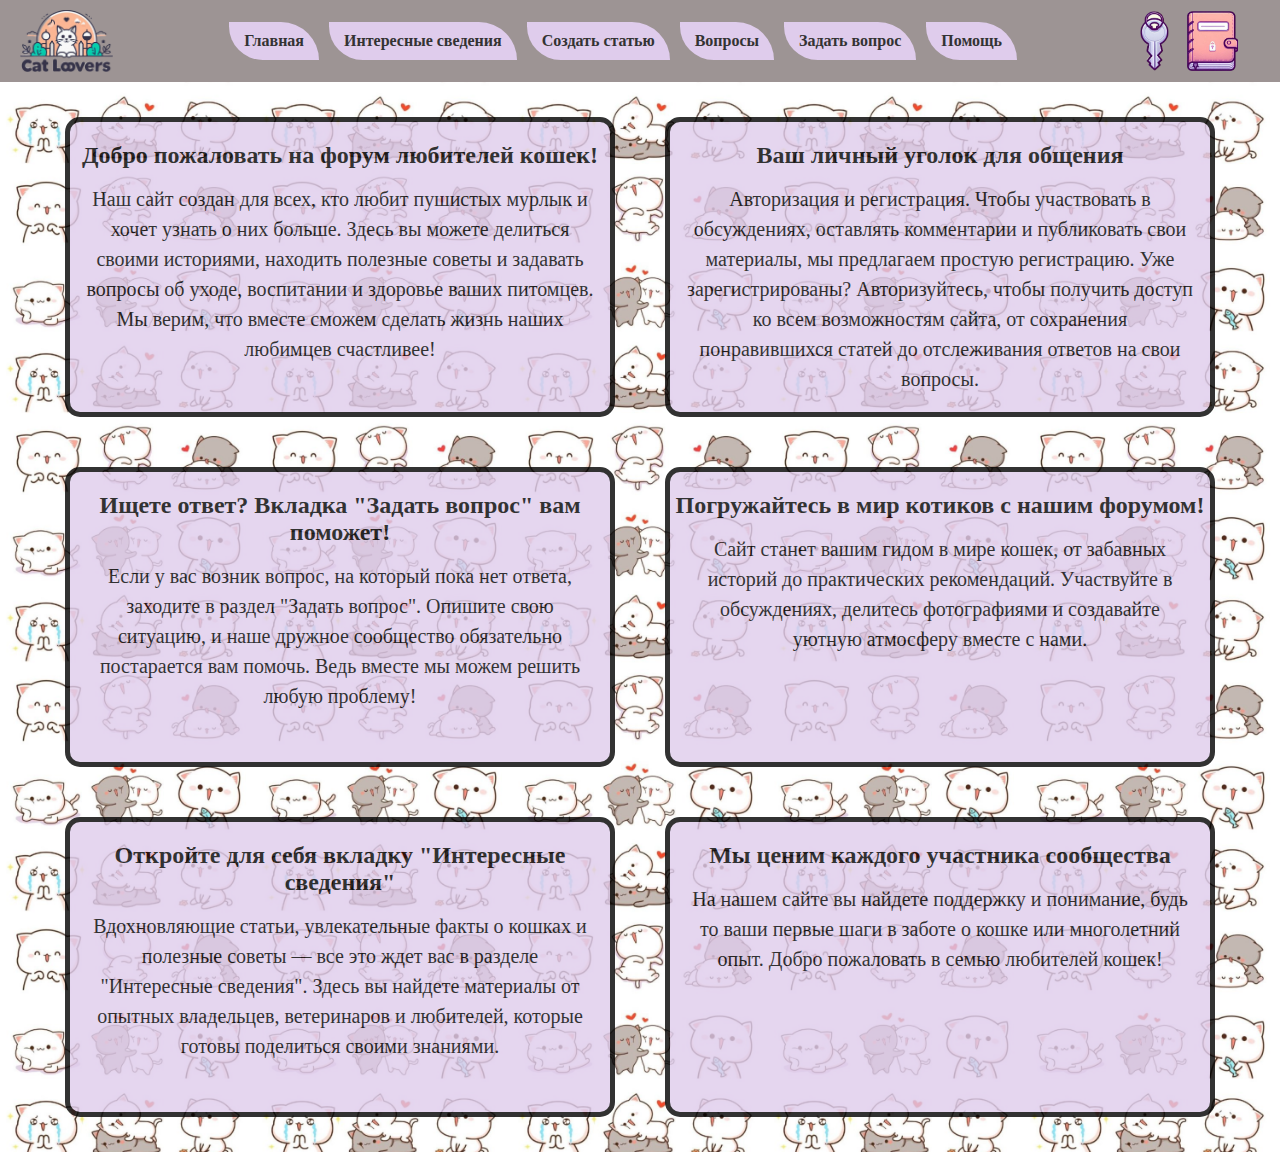
==== wwwroot/index.html @ 6ee6ca81 "Добавьте файлы проекта." ====
<!DOCTYPE html>
<html lang="ru">
<head>
    <link rel="icon" href="content/images/logo.png" type="image/x-icon">
    <link rel="stylesheet" href="styles/Normalize.css">
    <link rel="stylesheet" href="styles/NavMenu.css">
    <link rel="stylesheet" href="styles/Background.css">
    <link rel="stylesheet" href="styles/Canvas.css">
    <meta charset="UTF-8">
    <meta name="viewport" content="width=device-width, initial-scale=1.0">
    <title>catlowers.ru</title>
</head>
<body>
    <div class="background"></div>
    <nav class="top-menu">
        <div class="logo"><img src="content/images/logo2.png"></div>
        <ul class="main-menu">
            <li><a href="index.html">Главная</a></li>
            <li><a href="pages/InterestingInformation.html">Интересные сведения</a></li>
            <li><a href="pages/CreateArticle.html">Создать статью</a></li>
            <li><a href="pages/Question.html">Вопросы</a></li>
            <li><a href="pages/AskQuestion.html">Задать вопрос</a></li>
            <li><a href="pages/Help.html">Помощь</a></li>
        </ul>
        <div class="sign-in">
            <a href="pages/Registration.html"><img class="registration" src="content/images/registration.png" alt="registration"></a>
            <a href="pages/Login.html"><img class="login" src="content/images/login.png" alt="login"></a>
        </div>
    </nav>
    <div class="container">
        <div class="canvas">
            <h1>Добро пожаловать на форум любителей кошек!</h1>
            <p>
                Наш сайт создан для всех, кто любит пушистых мурлык и хочет узнать о них больше. Здесь вы можете делиться своими 
                историями, находить полезные советы и задавать вопросы об уходе, воспитании и здоровье ваших питомцев. 
                Мы верим, что вместе сможем сделать жизнь наших любимцев счастливее!
            </p>
        </div>
        <div class="canvas">
            <h1>Ваш личный уголок для общения</h1>
            <p>
                Авторизация и регистрация. Чтобы участвовать в обсуждениях, оставлять комментарии и публиковать свои материалы, 
                мы предлагаем простую регистрацию. Уже зарегистрированы? Авторизуйтесь, чтобы получить доступ ко всем 
                возможностям сайта, от сохранения понравившихся статей до отслеживания ответов на свои вопросы.
            </p>
        </div>
    </div>
    
    <div class="container">
        <div class="canvas">
            <h1>Ищете ответ? Вкладка "Задать вопрос" вам поможет!</h1>
            <p>
                Если у вас возник вопрос, на который пока нет ответа, заходите в раздел "Задать вопрос". Опишите свою 
                ситуацию, и наше дружное сообщество обязательно постарается вам помочь. Ведь вместе мы можем решить любую проблему!
            </p>
        </div>
        <div class="canvas">
            <h1>Погружайтесь в мир котиков с нашим форумом!</h1>
            <p>
                Сайт станет вашим гидом в мире кошек, от забавных историй до практических рекомендаций. Участвуйте в 
                обсуждениях, делитесь фотографиями и создавайте уютную атмосферу вместе с нами.
            </p>
        </div>
    </div>

    <div class="container">
        <div class="canvas">
            <h1>Откройте для себя вкладку "Интересные сведения"</h1>
            <p>
                Вдохновляющие статьи, увлекательные факты о кошках и полезные советы — все это ждет вас в разделе 
                "Интересные сведения". Здесь вы найдете материалы от опытных владельцев, ветеринаров и любителей, которые 
                готовы поделиться своими знаниями.
            </p>
        </div>
        <div class="canvas">
            <h1>Мы ценим каждого участника сообщества</h1>
            <p>
                На нашем сайте вы найдете поддержку и понимание, будь то ваши первые шаги в заботе о кошке или многолетний 
                опыт. Добро пожаловать в семью любителей кошек!
            </p>
        </div>
    </div>    
</body>
</html>
---- wwwroot/styles/NavMenu.css ----
.top-menu {
	display: flex;
	align-items: center;
	justify-content: space-between;
	padding: 10px 20px;
	background-color: #9d9494;
}
	
.logo img {
	max-height: 62px;
}
	
.main-menu {
	display: flex;
	flex: 2;
	justify-content: center;
}
	
.main-menu li {
	margin: 0 5px;
	padding: 10px 15px;
	border-top-right-radius: 90px;
  	border-bottom-left-radius: 80px;
  	background-color: rgb(223, 204, 236);
}
	
.main-menu a {
	color: #333;
	font-weight: bold;
}

.sign-in
{
	padding: 0px 15px 0px 0px;
}

.sign-in img
{
	padding: 0px 7px;
	max-height: 60px;
}
---- wwwroot/styles/Background.css ----
body{
    background-image: url('../content/Background/4.png');
    background-repeat: repeat;
    background-size: 20%;
}
---- wwwroot/styles/Canvas.css ----
.container {
    display: flex;
    flex-wrap: wrap; /* Разрешаем перенос блоков */
    justify-content: center; /* Центрируем элементы по горизонтали */
    gap: 20px; /* Пробел между блоками */
    margin: 20px auto; /* Центрируем контейнер */
}

.canvas {
    margin: 15px;
    max-height: 500px;
    min-height: 300px;
    max-width: 550px;
    min-width: 300px;
    border: 5px solid black;
    border-radius: 15px;
    background-color: rgb(223, 204, 236);
    opacity: .8;
}

.canvas h1 {
    font-weight: 700;
    font-size: 24px;
    text-align: center;
    margin-top: 20px;
    color: rgb(0, 0, 0);
}

.canvas p {
    font-size: 20px;
    line-height: 1.5;
    margin: 15px;
    color: rgb(0, 0, 0);
    text-align: center;
}
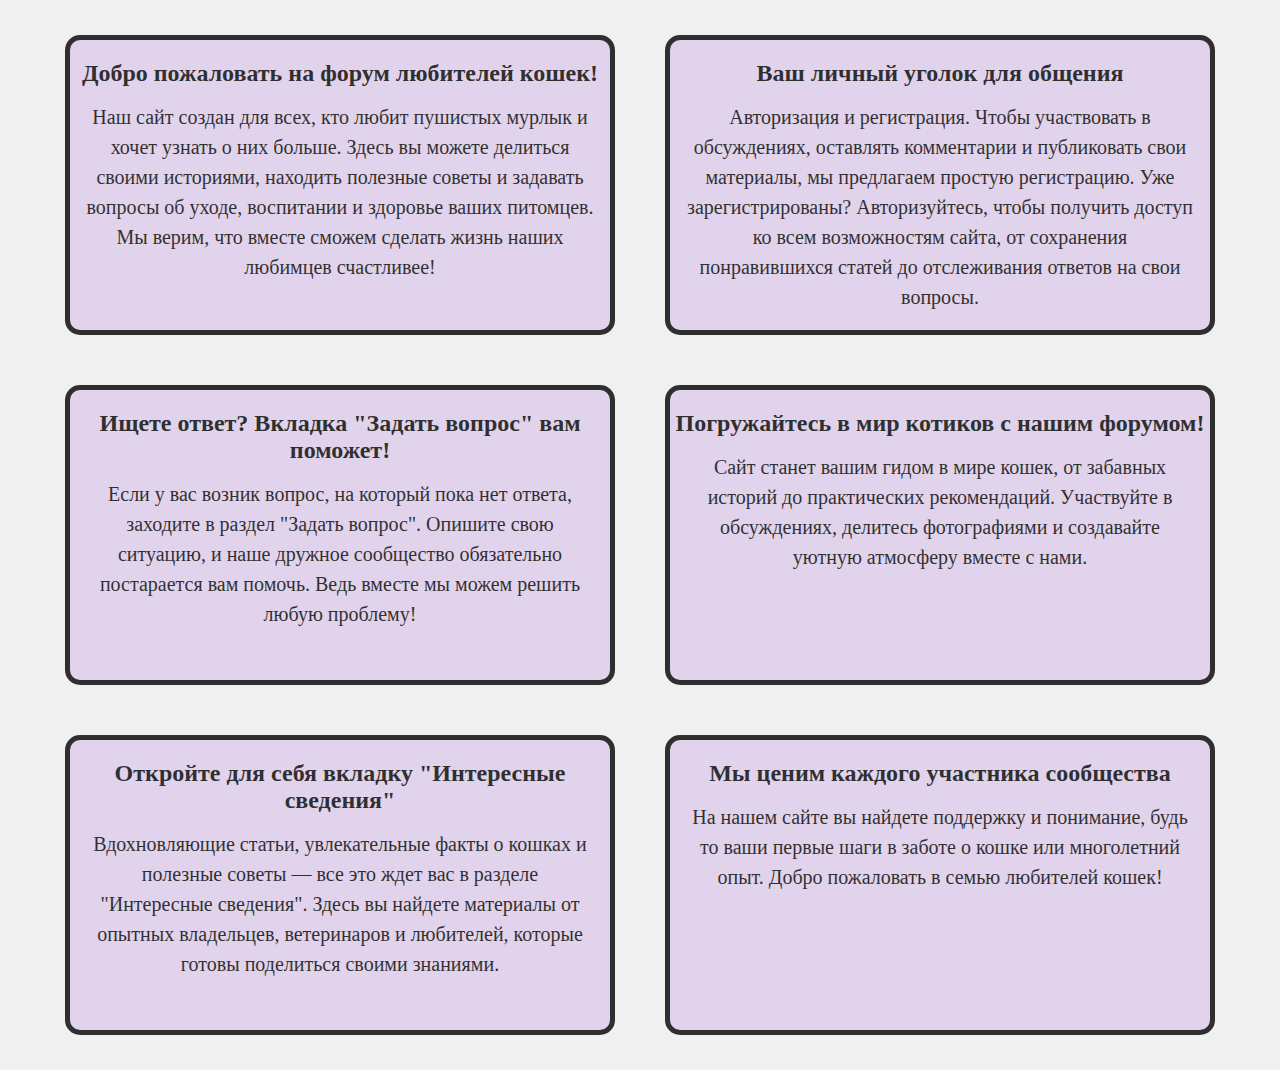
==== commit 58a7be70: "Изменение авторизации/регистрации" ====
--- a/wwwroot/index.html
+++ b/wwwroot/index.html
@@ -9,55 +9,42 @@
     <meta charset="UTF-8">
     <meta name="viewport" content="width=device-width, initial-scale=1.0">
     <title>catlowers.ru</title>
+    <script src="../scripts/Header.js"></script>
 </head>
 <body>
-    <div class="background"></div>
-    <nav class="top-menu">
-        <div class="logo"><img src="content/images/logo2.png"></div>
-        <ul class="main-menu">
-            <li><a href="index.html">Главная</a></li>
-            <li><a href="pages/InterestingInformation.html">Интересные сведения</a></li>
-            <li><a href="pages/CreateArticle.html">Создать статью</a></li>
-            <li><a href="pages/Question.html">Вопросы</a></li>
-            <li><a href="pages/AskQuestion.html">Задать вопрос</a></li>
-            <li><a href="pages/Help.html">Помощь</a></li>
-        </ul>
-        <div class="sign-in">
-            <a href="pages/Registration.html"><img class="registration" src="content/images/registration.png" alt="registration"></a>
-            <a href="pages/Login.html"><img class="login" src="content/images/login.png" alt="login"></a>
-        </div>
-    </nav>
+    <div id="header-container">
+    </div>
     <div class="container">
         <div class="canvas">
             <h1>Добро пожаловать на форум любителей кошек!</h1>
             <p>
-                Наш сайт создан для всех, кто любит пушистых мурлык и хочет узнать о них больше. Здесь вы можете делиться своими 
-                историями, находить полезные советы и задавать вопросы об уходе, воспитании и здоровье ваших питомцев. 
+                Наш сайт создан для всех, кто любит пушистых мурлык и хочет узнать о них больше. Здесь вы можете делиться своими
+                историями, находить полезные советы и задавать вопросы об уходе, воспитании и здоровье ваших питомцев.
                 Мы верим, что вместе сможем сделать жизнь наших любимцев счастливее!
             </p>
         </div>
         <div class="canvas">
             <h1>Ваш личный уголок для общения</h1>
             <p>
-                Авторизация и регистрация. Чтобы участвовать в обсуждениях, оставлять комментарии и публиковать свои материалы, 
-                мы предлагаем простую регистрацию. Уже зарегистрированы? Авторизуйтесь, чтобы получить доступ ко всем 
+                Авторизация и регистрация. Чтобы участвовать в обсуждениях, оставлять комментарии и публиковать свои материалы,
+                мы предлагаем простую регистрацию. Уже зарегистрированы? Авторизуйтесь, чтобы получить доступ ко всем
                 возможностям сайта, от сохранения понравившихся статей до отслеживания ответов на свои вопросы.
             </p>
         </div>
     </div>
-    
+
     <div class="container">
         <div class="canvas">
             <h1>Ищете ответ? Вкладка "Задать вопрос" вам поможет!</h1>
             <p>
-                Если у вас возник вопрос, на который пока нет ответа, заходите в раздел "Задать вопрос". Опишите свою 
+                Если у вас возник вопрос, на который пока нет ответа, заходите в раздел "Задать вопрос". Опишите свою
                 ситуацию, и наше дружное сообщество обязательно постарается вам помочь. Ведь вместе мы можем решить любую проблему!
             </p>
         </div>
         <div class="canvas">
             <h1>Погружайтесь в мир котиков с нашим форумом!</h1>
             <p>
-                Сайт станет вашим гидом в мире кошек, от забавных историй до практических рекомендаций. Участвуйте в 
+                Сайт станет вашим гидом в мире кошек, от забавных историй до практических рекомендаций. Участвуйте в
                 обсуждениях, делитесь фотографиями и создавайте уютную атмосферу вместе с нами.
             </p>
         </div>
@@ -67,18 +54,18 @@
         <div class="canvas">
             <h1>Откройте для себя вкладку "Интересные сведения"</h1>
             <p>
-                Вдохновляющие статьи, увлекательные факты о кошках и полезные советы — все это ждет вас в разделе 
-                "Интересные сведения". Здесь вы найдете материалы от опытных владельцев, ветеринаров и любителей, которые 
+                Вдохновляющие статьи, увлекательные факты о кошках и полезные советы — все это ждет вас в разделе
+                "Интересные сведения". Здесь вы найдете материалы от опытных владельцев, ветеринаров и любителей, которые
                 готовы поделиться своими знаниями.
             </p>
         </div>
         <div class="canvas">
             <h1>Мы ценим каждого участника сообщества</h1>
             <p>
-                На нашем сайте вы найдете поддержку и понимание, будь то ваши первые шаги в заботе о кошке или многолетний 
+                На нашем сайте вы найдете поддержку и понимание, будь то ваши первые шаги в заботе о кошке или многолетний
                 опыт. Добро пожаловать в семью любителей кошек!
             </p>
         </div>
-    </div>    
+    </div>
 </body>
 </html>--- a/wwwroot/styles/Background.css
+++ b/wwwroot/styles/Background.css
@@ -1,5 +1,6 @@
-body{
-    background-image: url('../content/Background/4.png');
-    background-repeat: repeat;
-    background-size: 20%;
+body {
+    background-color: #f0f0f0;
+}
+#login-link {
+    cursor: pointer; 
 }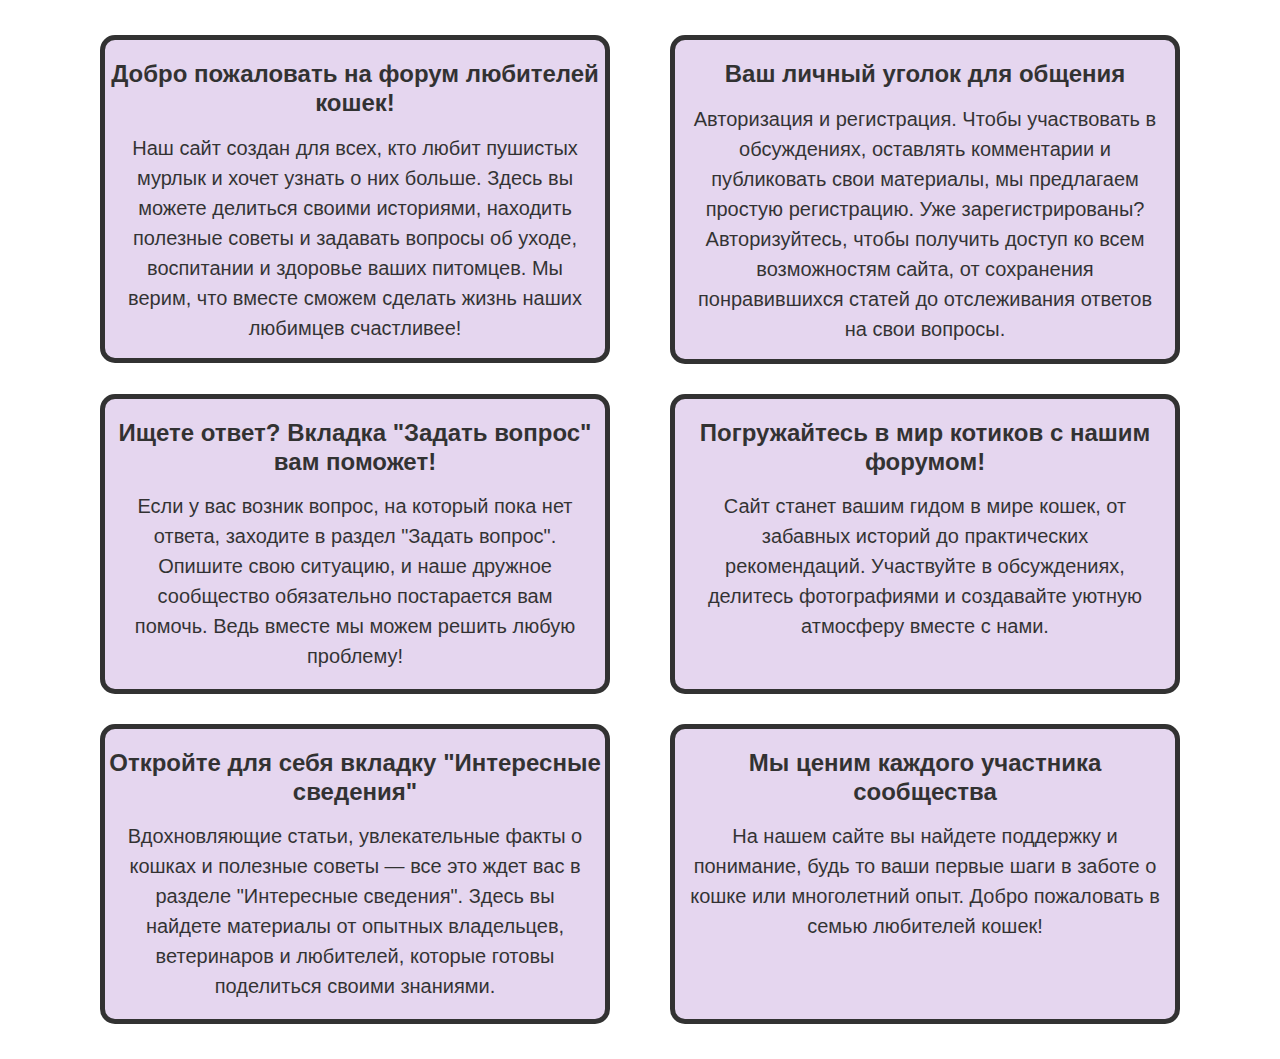
==== commit 19418169: "Front fix" ====
--- a/wwwroot/index.html
+++ b/wwwroot/index.html
@@ -10,62 +10,84 @@
     <meta name="viewport" content="width=device-width, initial-scale=1.0">
     <title>catlowers.ru</title>
     <script src="../scripts/Header.js"></script>
+    <link rel="stylesheet" href="https://stackpath.bootstrapcdn.com/bootstrap/4.5.2/css/bootstrap.min.css">
 </head>
 <body>
     <div id="header-container">
     </div>
-    <div class="container">
-        <div class="canvas">
-            <h1>Добро пожаловать на форум любителей кошек!</h1>
-            <p>
-                Наш сайт создан для всех, кто любит пушистых мурлык и хочет узнать о них больше. Здесь вы можете делиться своими
-                историями, находить полезные советы и задавать вопросы об уходе, воспитании и здоровье ваших питомцев.
-                Мы верим, что вместе сможем сделать жизнь наших любимцев счастливее!
-            </p>
+        <div class="container">
+            <div class="row g-3">
+                <div class="col-md-6">
+                    <div class="canvas">
+                        <h1>Добро пожаловать на форум любителей кошек!</h1>
+                        <p>
+                            Наш сайт создан для всех, кто любит пушистых мурлык и
+                            хочет узнать о них больше. Здесь вы можете делиться
+                            своими историями, находить полезные советы и задавать
+                            вопросы об уходе, воспитании и здоровье ваших питомцев.
+                            Мы верим, что вместе сможем сделать жизнь наших любимцев счастливее!
+                        </p>
+                    </div>
+                </div>
+                <div class="col-md-6">
+                    <div class="canvas">
+                        <h1>Ваш личный уголок для общения</h1>
+                        <p>
+                            Авторизация и регистрация. Чтобы участвовать в обсуждениях,
+                            оставлять комментарии и публиковать свои материалы,
+                            мы предлагаем простую регистрацию.
+                            Уже зарегистрированы? Авторизуйтесь, чтобы получить доступ ко всем возможностям сайта,
+                            от сохранения понравившихся статей до отслеживания ответов на свои вопросы.
+                        </p>
+                    </div>
+                </div>
+                <div class="col-md-6">
+                    <div class="canvas">
+                        <h1>Ищете ответ? Вкладка "Задать вопрос" вам поможет!</h1>
+                        <p>
+                            Если у вас возник вопрос,
+                            на который пока нет ответа, заходите в раздел "Задать вопрос".
+                            Опишите свою ситуацию, и наше дружное сообщество обязательно
+                            постарается вам помочь. Ведь вместе мы можем решить любую проблему!
+                        </p>
+                    </div>
+                </div>
+                <div class="col-md-6">
+                    <div class="canvas">
+                        <h1>Погружайтесь в мир котиков с нашим форумом!</h1>
+                        <p>
+                            Сайт станет вашим гидом в мире кошек,
+                            от забавных историй до практических рекомендаций.
+                            Участвуйте в обсуждениях, делитесь фотографиями и
+                            создавайте уютную атмосферу вместе с нами.
+                        </p>
+                    </div>
+                </div>
+                <div class="col-md-6">
+                    <div class="canvas">
+                        <h1>Откройте для себя вкладку "Интересные сведения"</h1>
+                        <p>
+                            Вдохновляющие статьи, увлекательные факты о
+                            кошках и полезные советы — все это ждет вас в
+                            разделе "Интересные сведения". Здесь вы найдете 
+                            материалы от опытных владельцев, ветеринаров и любителей, 
+                            которые готовы поделиться своими знаниями.
+                        </p>
+                    </div>
+                </div>
+                <div class="col-md-6">
+                    <div class="canvas">
+                        <h1>
+                            Мы ценим каждого участника сообщества
+                        </h1>
+                        <p>
+                            На нашем сайте вы найдете поддержку и понимание, 
+                            будь то ваши первые шаги в заботе о кошке или многолетний опыт. 
+                            Добро пожаловать в семью любителей кошек!
+                        </p>
+                    </div>
+                </div>
+            </div>
         </div>
-        <div class="canvas">
-            <h1>Ваш личный уголок для общения</h1>
-            <p>
-                Авторизация и регистрация. Чтобы участвовать в обсуждениях, оставлять комментарии и публиковать свои материалы,
-                мы предлагаем простую регистрацию. Уже зарегистрированы? Авторизуйтесь, чтобы получить доступ ко всем
-                возможностям сайта, от сохранения понравившихся статей до отслеживания ответов на свои вопросы.
-            </p>
-        </div>
-    </div>
-
-    <div class="container">
-        <div class="canvas">
-            <h1>Ищете ответ? Вкладка "Задать вопрос" вам поможет!</h1>
-            <p>
-                Если у вас возник вопрос, на который пока нет ответа, заходите в раздел "Задать вопрос". Опишите свою
-                ситуацию, и наше дружное сообщество обязательно постарается вам помочь. Ведь вместе мы можем решить любую проблему!
-            </p>
-        </div>
-        <div class="canvas">
-            <h1>Погружайтесь в мир котиков с нашим форумом!</h1>
-            <p>
-                Сайт станет вашим гидом в мире кошек, от забавных историй до практических рекомендаций. Участвуйте в
-                обсуждениях, делитесь фотографиями и создавайте уютную атмосферу вместе с нами.
-            </p>
-        </div>
-    </div>
-
-    <div class="container">
-        <div class="canvas">
-            <h1>Откройте для себя вкладку "Интересные сведения"</h1>
-            <p>
-                Вдохновляющие статьи, увлекательные факты о кошках и полезные советы — все это ждет вас в разделе
-                "Интересные сведения". Здесь вы найдете материалы от опытных владельцев, ветеринаров и любителей, которые
-                готовы поделиться своими знаниями.
-            </p>
-        </div>
-        <div class="canvas">
-            <h1>Мы ценим каждого участника сообщества</h1>
-            <p>
-                На нашем сайте вы найдете поддержку и понимание, будь то ваши первые шаги в заботе о кошке или многолетний
-                опыт. Добро пожаловать в семью любителей кошек!
-            </p>
-        </div>
-    </div>
 </body>
 </html>--- a/wwwroot/styles/Background.css
+++ b/wwwroot/styles/Background.css
@@ -3,4 +3,13 @@
 }
 #login-link {
     cursor: pointer; 
+}
+a {
+    text-decoration: none !important;
+    color: inherit !important;
+}
+
+a:hover, a:focus {
+    text-decoration: none !important;
+    color: inherit !important;
 }